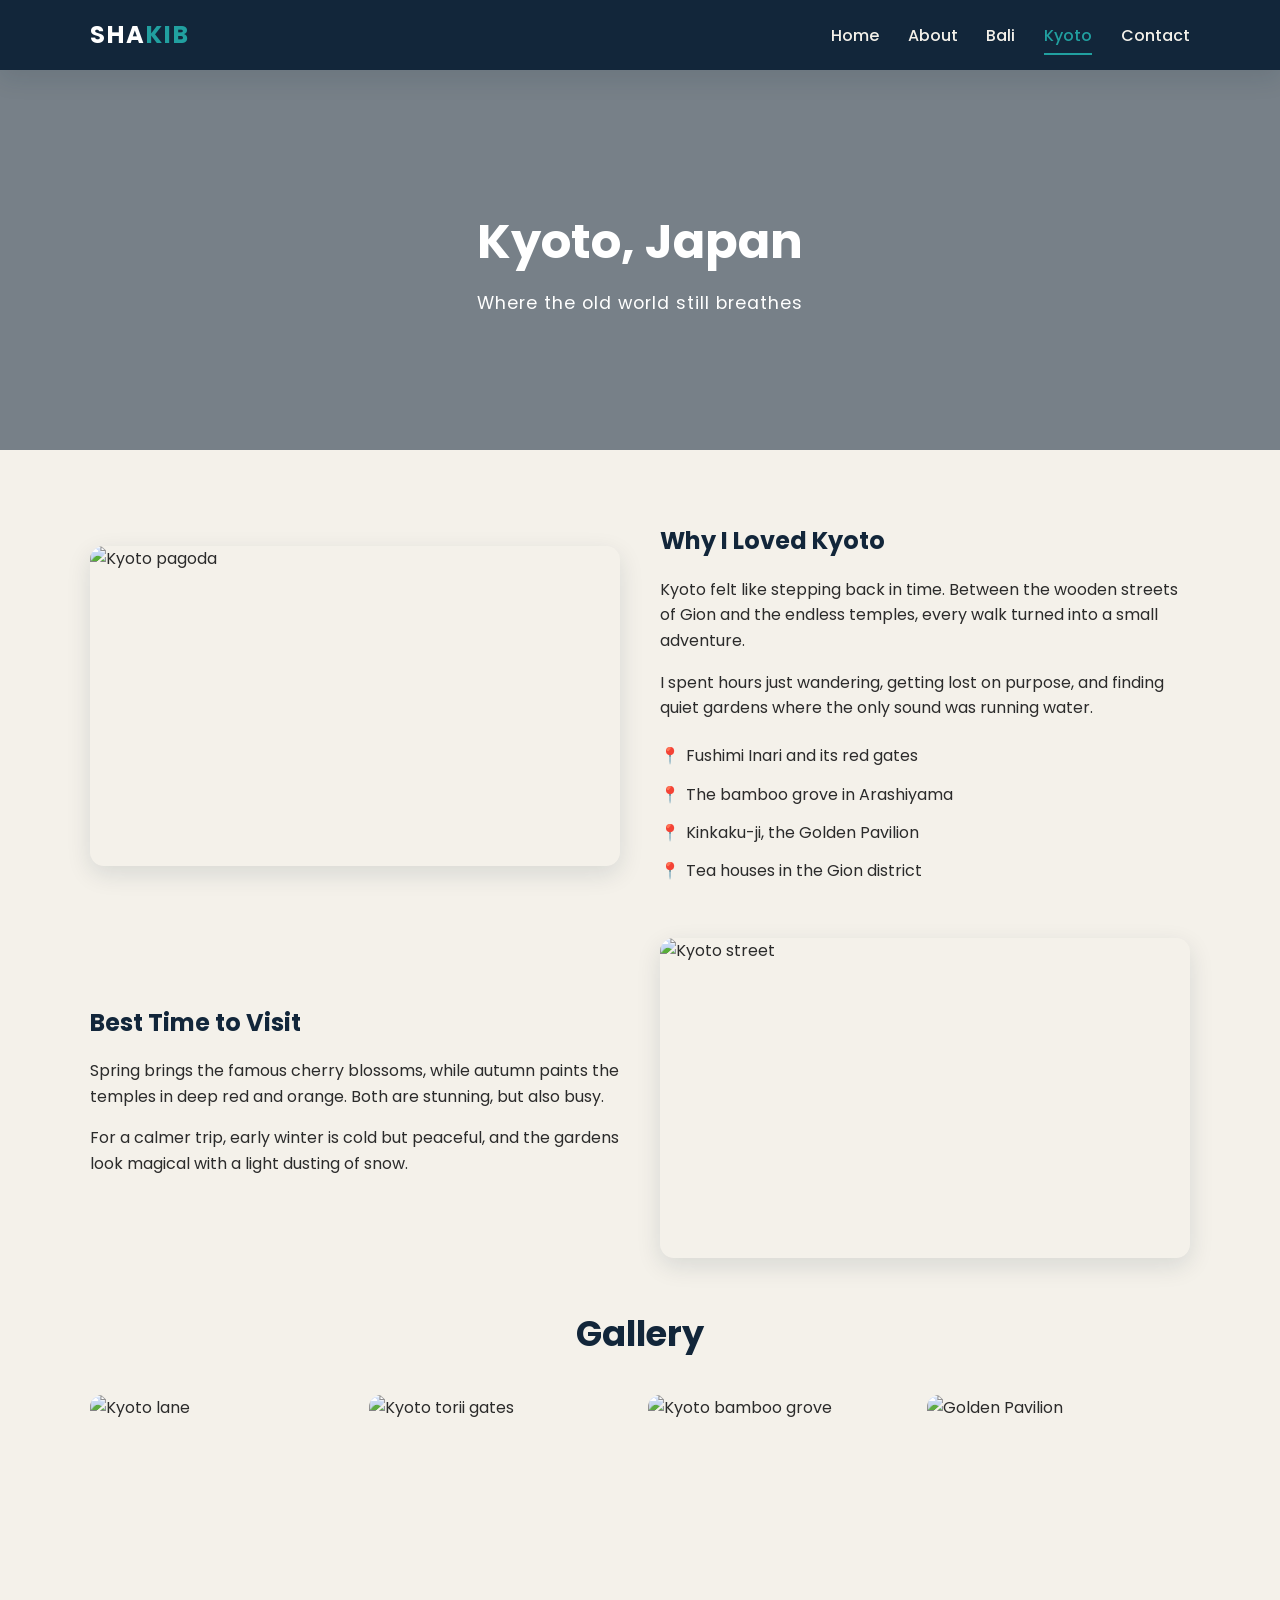
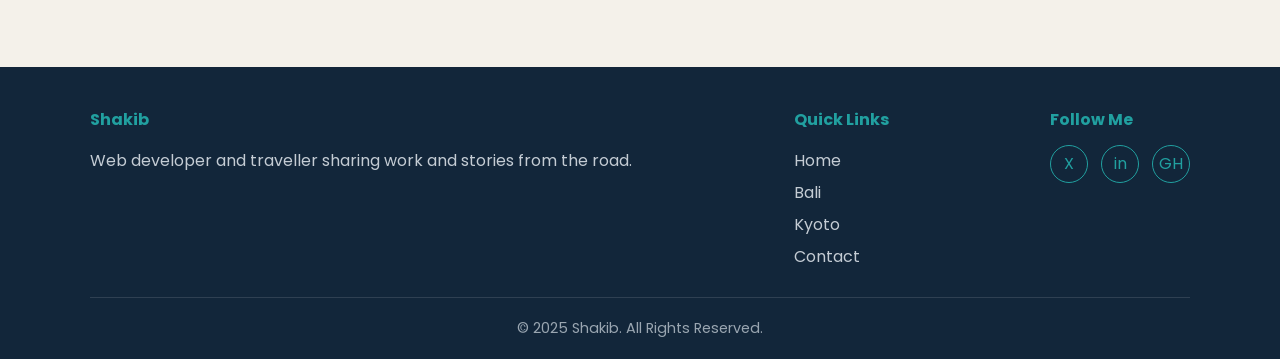
==== kyoto.html @ 4056385d "Initial portfolio: HTML + custom CSS before AI polish" ====
<!DOCTYPE html>
<html lang="en">

<head>
    <meta charset="UTF-8">
    <meta name="viewport" content="width=device-width, initial-scale=1.0">
    <title>Kyoto | Shakib's Travels</title>
    <link rel="stylesheet" href="style.css">
</head>

<body>
    <header class="header">
        <div class="container">
            <nav class="nav">
                <a href="index.html" class="logo">SHA<span>KIB</span></a>
                <button class="hamburger" id="hamburger">&#9776;</button>
                <ul class="nav-links" id="nav-links">
                    <li><a href="index.html">Home</a></li>
                    <li><a href="index.html#about">About</a></li>
                    <li><a href="bali.html">Bali</a></li>
                    <li><a href="kyoto.html" class="active">Kyoto</a></li>
                    <li><a href="index.html#contact">Contact</a></li>
                </ul>
            </nav>
        </div>
    </header>
    <section class="page-banner banner-kyoto">
        <div class="banner-content">
            <h1>Kyoto, Japan</h1>
            <p>Where the old world still breathes</p>
        </div>
    </section>
    <section class="section">
        <div class="container">

            <div class="travel-content">
                <div class="travel-content-img">
                    <img src="https://images.unsplash.com/photo-1545569341-9eb8b30979d9?auto=format&fit=crop&w=800&q=80"
                        alt="Kyoto pagoda">
                </div>
                <div>
                    <h2>Why I Loved Kyoto</h2>
                    <p>
                        Kyoto felt like stepping back in time. Between the wooden streets of
                        Gion and the endless temples, every walk turned into a small
                        adventure.
                    </p>
                    <p>
                        I spent hours just wandering, getting lost on purpose, and finding
                        quiet gardens where the only sound was running water.
                    </p>
                    <ul class="highlights">
                        <li>Fushimi Inari and its red gates</li>
                        <li>The bamboo grove in Arashiyama</li>
                        <li>Kinkaku-ji, the Golden Pavilion</li>
                        <li>Tea houses in the Gion district</li>
                    </ul>
                </div>
            </div>

            <div class="travel-content">
                <div class="travel-content-img">
                    <img src="https://images.unsplash.com/photo-1493976040374-85c8e12f0c0e?auto=format&fit=crop&w=800&q=80"
                        alt="Kyoto street">
                </div>
                <div>
                    <h2>Best Time to Visit</h2>
                    <p>
                        Spring brings the famous cherry blossoms, while autumn paints the
                        temples in deep red and orange. Both are stunning, but also busy.
                    </p>
                    <p>
                        For a calmer trip, early winter is cold but peaceful, and the
                        gardens look magical with a light dusting of snow.
                    </p>
                </div>
            </div>

            <h2 class="section-title">Gallery</h2>
            <div class="gallery">
                <img src="https://images.unsplash.com/photo-1493976040374-85c8e12f0c0e?auto=format&fit=crop&w=500&q=80" alt="Kyoto lane">
                <img src="https://images.unsplash.com/photo-1524413840807-0c3cb6fa808d?auto=format&fit=crop&w=500&q=80" alt="Kyoto torii gates">
                <img src="https://images.unsplash.com/photo-1528360983277-13d401cdc186?auto=format&fit=crop&w=500&q=80" alt="Kyoto bamboo grove">
                <img src="https://images.unsplash.com/photo-1580694458494-c07b9a4a8db7?auto=format&fit=crop&w=500&q=80" alt="Golden Pavilion">
            </div>

        </div>
    </section>
    <footer class="footer">
        <div class="container">
            <div class="footer-inner">
                <div class="footer-col">
                    <h4>Shakib</h4>
                    <p>Web developer and traveller sharing work and stories from the road.</p>
                </div>
                <div class="footer-col">
                    <h4>Quick Links</h4>
                    <a href="index.html">Home</a>
                    <a href="bali.html">Bali</a>
                    <a href="kyoto.html">Kyoto</a>
                    <a href="index.html#contact">Contact</a>
                </div>
                <div class="footer-col">
                    <h4>Follow Me</h4>
                    <div class="footer-social">
                        <a href="#" title="Twitter">X</a>
                        <a href="#" title="LinkedIn">in</a>
                        <a href="#" title="GitHub">GH</a>
                    </div>
                </div>
            </div>
            <div class="footer-bottom">
                <p>&copy; 2025 Shakib. All Rights Reserved.</p>
            </div>
        </div>
    </footer>

    <script>
        const hamburger = document.getElementById('hamburger');
        const navLinks = document.getElementById('nav-links');
        hamburger.addEventListener('click', () => {
            navLinks.classList.toggle('open');
        });
    </script>

</body>

</html>
---- style.css ----
@import url('https://fonts.googleapis.com/css2?family=Poppins:wght@300;400;500;600;700&display=swap');

:root {
    --navy: #12263a;
    --navy-light: #1c3a57;
    --teal: #21a0a0;
    --teal-dark: #17807f;
    --sand: #f4f1ea;
    --text-dark: #2b2b2b;
    --text-light: #f4f1ea;
    --muted: #7c8894;
    --white: #ffffff;
    --shadow: 0 8px 24px rgba(18, 38, 58, 0.12);
}

* {
    margin: 0;
    padding: 0;
    box-sizing: border-box;
}

html {
    scroll-behavior: smooth;
}

body {
    font-family: 'Poppins', Arial, sans-serif;
    color: var(--text-dark);
    background-color: var(--sand);
    line-height: 1.6;
}

a {
    text-decoration: none;
    color: inherit;
}

img {
    max-width: 100%;
    display: block;
}

.container {
    width: 90%;
    max-width: 1100px;
    margin: 0 auto;
}


.header {
    position: sticky;
    top: 0;
    z-index: 100;
    background-color: var(--navy);
    box-shadow: var(--shadow);
}

.nav {
    display: flex;
    justify-content: space-between;
    align-items: center;
    padding: 1rem 0;
}

.logo {
    font-size: 1.5rem;
    font-weight: 700;
    color: var(--white);
    letter-spacing: 2px;
}

.logo span {
    color: var(--teal);
}

.nav-links {
    display: flex;
    list-style: none;
    gap: 1.8rem;
    align-items: center;
}

.nav-links a {
    color: var(--text-light);
    font-weight: 500;
    padding: 0.3rem 0;
    position: relative;
    transition: color 0.3s ease;
}

.nav-links a::after {
    content: '';
    position: absolute;
    left: 0;
    bottom: -4px;
    width: 0;
    height: 2px;
    background-color: var(--teal);
    transition: width 0.3s ease;
}

.nav-links a:hover {
    color: var(--teal);
}

.nav-links a:hover::after {
    width: 100%;
}

.nav-links a.active {
    color: var(--teal);
}

.nav-links a.active::after {
    width: 100%;
}

.hamburger {
    display: none;
    font-size: 1.6rem;
    color: var(--white);
    background: none;
    border: none;
    cursor: pointer;
}

.hero {
    background: linear-gradient(rgba(18, 38, 58, 0.85), rgba(18, 38, 58, 0.85)),
        url('https://images.unsplash.com/photo-1507525428034-b723cf961d3e?auto=format&fit=crop&w=1400&q=80') center/cover;
    color: var(--text-light);
    padding: 6rem 0;
}

.hero-inner {
    display: flex;
    align-items: center;
    justify-content: space-between;
    gap: 3rem;
    flex-wrap: wrap;
}

.hero-text {
    flex: 1 1 340px;
}

.hero-text h4 {
    color: var(--teal);
    font-weight: 500;
    letter-spacing: 1px;
    margin-bottom: 0.5rem;
}

.hero-text h1 {
    font-size: 3rem;
    line-height: 1.2;
    margin-bottom: 1rem;
}

.hero-text p {
    max-width: 480px;
    margin-bottom: 1.8rem;
    color: #d7dee5;
}

.btn {
    display: inline-block;
    background-color: var(--teal);
    color: var(--white);
    padding: 0.75rem 1.8rem;
    border-radius: 30px;
    font-weight: 500;
    transition: background-color 0.3s ease, transform 0.3s ease;
}

.btn:hover {
    background-color: var(--teal-dark);
    transform: translateY(-3px);
}

.btn-outline {
    background: transparent;
    border: 2px solid var(--teal);
    color: var(--teal);
}

.btn-outline:hover {
    background-color: var(--teal);
    color: var(--white);
}

.hero-actions {
    display: flex;
    gap: 1rem;
    align-items: center;
    flex-wrap: wrap;
}

.socials {
    display: flex;
    gap: 0.8rem;
}

.socials a {
    width: 42px;
    height: 42px;
    display: flex;
    align-items: center;
    justify-content: center;
    border: 2px solid var(--teal);
    color: var(--teal);
    border-radius: 50%;
    font-weight: 600;
    transition: all 0.3s ease;
}

.socials a:hover {
    background-color: var(--teal);
    color: var(--white);
    transform: translateY(-3px);
}

.hero-img {
    flex: 0 0 300px;
    text-align: center;
}

.hero-img img {
    width: 300px;
    height: 340px;
    object-fit: cover;
    border-radius: 16px;
    border: 3px solid var(--teal);
    transform: rotate(3deg);
    transition: transform 0.4s ease;
}

.hero-img img:hover {
    transform: rotate(0);
}

.section {
    padding: 4.5rem 0;
}

.section-title {
    text-align: center;
    font-size: 2.2rem;
    color: var(--navy);
    margin-bottom: 0.5rem;
}

.section-subtitle {
    text-align: center;
    color: var(--muted);
    max-width: 600px;
    margin: 0 auto 2.5rem;
}

.about-grid {
    display: grid;
    grid-template-columns: repeat(auto-fit, minmax(280px, 1fr));
    gap: 2rem;
}

.card {
    background-color: var(--white);
    padding: 2rem;
    border-radius: 14px;
    box-shadow: var(--shadow);
    transition: transform 0.3s ease, box-shadow 0.3s ease;
}

.card:hover {
    transform: translateY(-6px);
    box-shadow: 0 14px 32px rgba(18, 38, 58, 0.18);
}

.card h3 {
    color: var(--teal-dark);
    margin-bottom: 1rem;
}

.card ul {
    list-style: none;
}

.card ul li {
    padding: 0.35rem 0;
    padding-left: 1.4rem;
    position: relative;
    color: var(--text-dark);
}

.card ul li::before {
    content: '\2713';
    position: absolute;
    left: 0;
    color: var(--teal);
    font-weight: 700;
}

.travel-grid {
    display: grid;
    grid-template-columns: repeat(auto-fit, minmax(280px, 1fr));
    gap: 2rem;
}

.travel-card {
    background-color: var(--white);
    border-radius: 14px;
    overflow: hidden;
    box-shadow: var(--shadow);
    transition: transform 0.3s ease;
}

.travel-card:hover {
    transform: translateY(-6px);
}

.travel-card img {
    height: 200px;
    width: 100%;
    object-fit: cover;
}

.travel-card-body {
    padding: 1.5rem;
}

.travel-card-body h3 {
    color: var(--navy);
    margin-bottom: 0.5rem;
}

.travel-card-body p {
    color: var(--muted);
    margin-bottom: 1rem;
}

.link-arrow {
    color: var(--teal-dark);
    font-weight: 600;
    transition: gap 0.3s ease;
}

.link-arrow:hover {
    color: var(--teal);
}

.page-banner {
    height: 380px;
    display: flex;
    align-items: center;
    justify-content: center;
    text-align: center;
    color: var(--white);
    position: relative;
}

.page-banner::after {
    content: '';
    position: absolute;
    inset: 0;
    background-color: rgba(18, 38, 58, 0.55);
}

.page-banner .banner-content {
    position: relative;
    z-index: 1;
}

.page-banner h1 {
    font-size: 3rem;
    margin-bottom: 0.5rem;
}

.page-banner p {
    font-size: 1.1rem;
    letter-spacing: 1px;
}

.banner-bali {
    background: url('https://images.unsplash.com/photo-1537996194471-e657df975ab4?auto=format&fit=crop&w=1400&q=80') center/cover;
}

.banner-kyoto {
    background: url('https://images.unsplash.com/photo-1493976040374-85c8e12f0c0e?auto=format&fit=crop&w=1400&q=80') center/cover;
}

.travel-content {
    display: grid;
    grid-template-columns: 1fr 1fr;
    gap: 2.5rem;
    align-items: center;
    margin-bottom: 3rem;
}

.travel-content:nth-child(even) .travel-content-img {
    order: 2;
}

.travel-content img {
    border-radius: 14px;
    box-shadow: var(--shadow);
    height: 320px;
    width: 100%;
    object-fit: cover;
}

.travel-content h2 {
    color: var(--navy);
    margin-bottom: 1rem;
}

.travel-content p {
    color: var(--text-dark);
    margin-bottom: 1rem;
}

.highlights {
    list-style: none;
}

.highlights li {
    padding: 0.4rem 0;
    padding-left: 1.6rem;
    position: relative;
}

.highlights li::before {
    content: '\1F4CD';
    position: absolute;
    left: 0;
}


.gallery {
    display: grid;
    grid-template-columns: repeat(auto-fit, minmax(220px, 1fr));
    gap: 1rem;
    margin-top: 2rem;
}

.gallery img {
    height: 200px;
    width: 100%;
    object-fit: cover;
    border-radius: 12px;
    transition: transform 0.3s ease, filter 0.3s ease;
    filter: saturate(0.9);
}

.gallery img:hover {
    transform: scale(1.04);
    filter: saturate(1.2);
}

.contact-info {
    display: grid;
    grid-template-columns: repeat(auto-fit, minmax(220px, 1fr));
    gap: 1.5rem;
    text-align: center;
}

.contact-info .card h3 {
    color: var(--navy);
}

.footer {
    background-color: var(--navy);
    color: var(--text-light);
    padding: 2.5rem 0 1.2rem;
}

.footer-inner {
    display: flex;
    justify-content: space-between;
    flex-wrap: wrap;
    gap: 2rem;
    margin-bottom: 1.5rem;
}

.footer-col h4 {
    color: var(--teal);
    margin-bottom: 0.8rem;
}

.footer-col p,
.footer-col a {
    color: #c4ccd4;
    display: block;
    padding: 0.2rem 0;
    transition: color 0.3s ease;
}

.footer-col a:hover {
    color: var(--teal);
}

.footer-social {
    display: flex;
    gap: 0.8rem;
    margin-top: 0.5rem;
}

.footer-social a {
    width: 38px;
    height: 38px;
    display: flex;
    align-items: center;
    justify-content: center;
    border: 1px solid var(--teal);
    border-radius: 50%;
    color: var(--teal);
    transition: all 0.3s ease;
}

.footer-social a:hover {
    background-color: var(--teal);
    color: var(--white);
}

.footer-bottom {
    text-align: center;
    border-top: 1px solid rgba(255, 255, 255, 0.12);
    padding-top: 1.2rem;
    color: #9aa6b1;
    font-size: 0.9rem;
}

@media (max-width: 820px) {
    .hero-text h1 {
        font-size: 2.3rem;
    }

    .travel-content {
        grid-template-columns: 1fr;
    }

    .travel-content:nth-child(even) .travel-content-img {
        order: 0;
    }
}

@media (max-width: 640px) {
    .hamburger {
        display: block;
    }

    .nav-links {
        position: absolute;
        top: 100%;
        left: 0;
        width: 100%;
        background-color: var(--navy-light);
        flex-direction: column;
        gap: 0;
        max-height: 0;
        overflow: hidden;
        transition: max-height 0.35s ease;
    }

    .nav-links.open {
        max-height: 320px;
    }

    .nav-links li {
        width: 100%;
        text-align: center;
        border-top: 1px solid rgba(255, 255, 255, 0.08);
    }

    .nav-links a {
        display: block;
        padding: 0.9rem 0;
    }

    .hero {
        padding: 4rem 0;
    }

    .hero-inner {
        flex-direction: column-reverse;
        text-align: center;
    }

    .hero-actions {
        justify-content: center;
    }

    .footer-inner {
        flex-direction: column;
    }
}
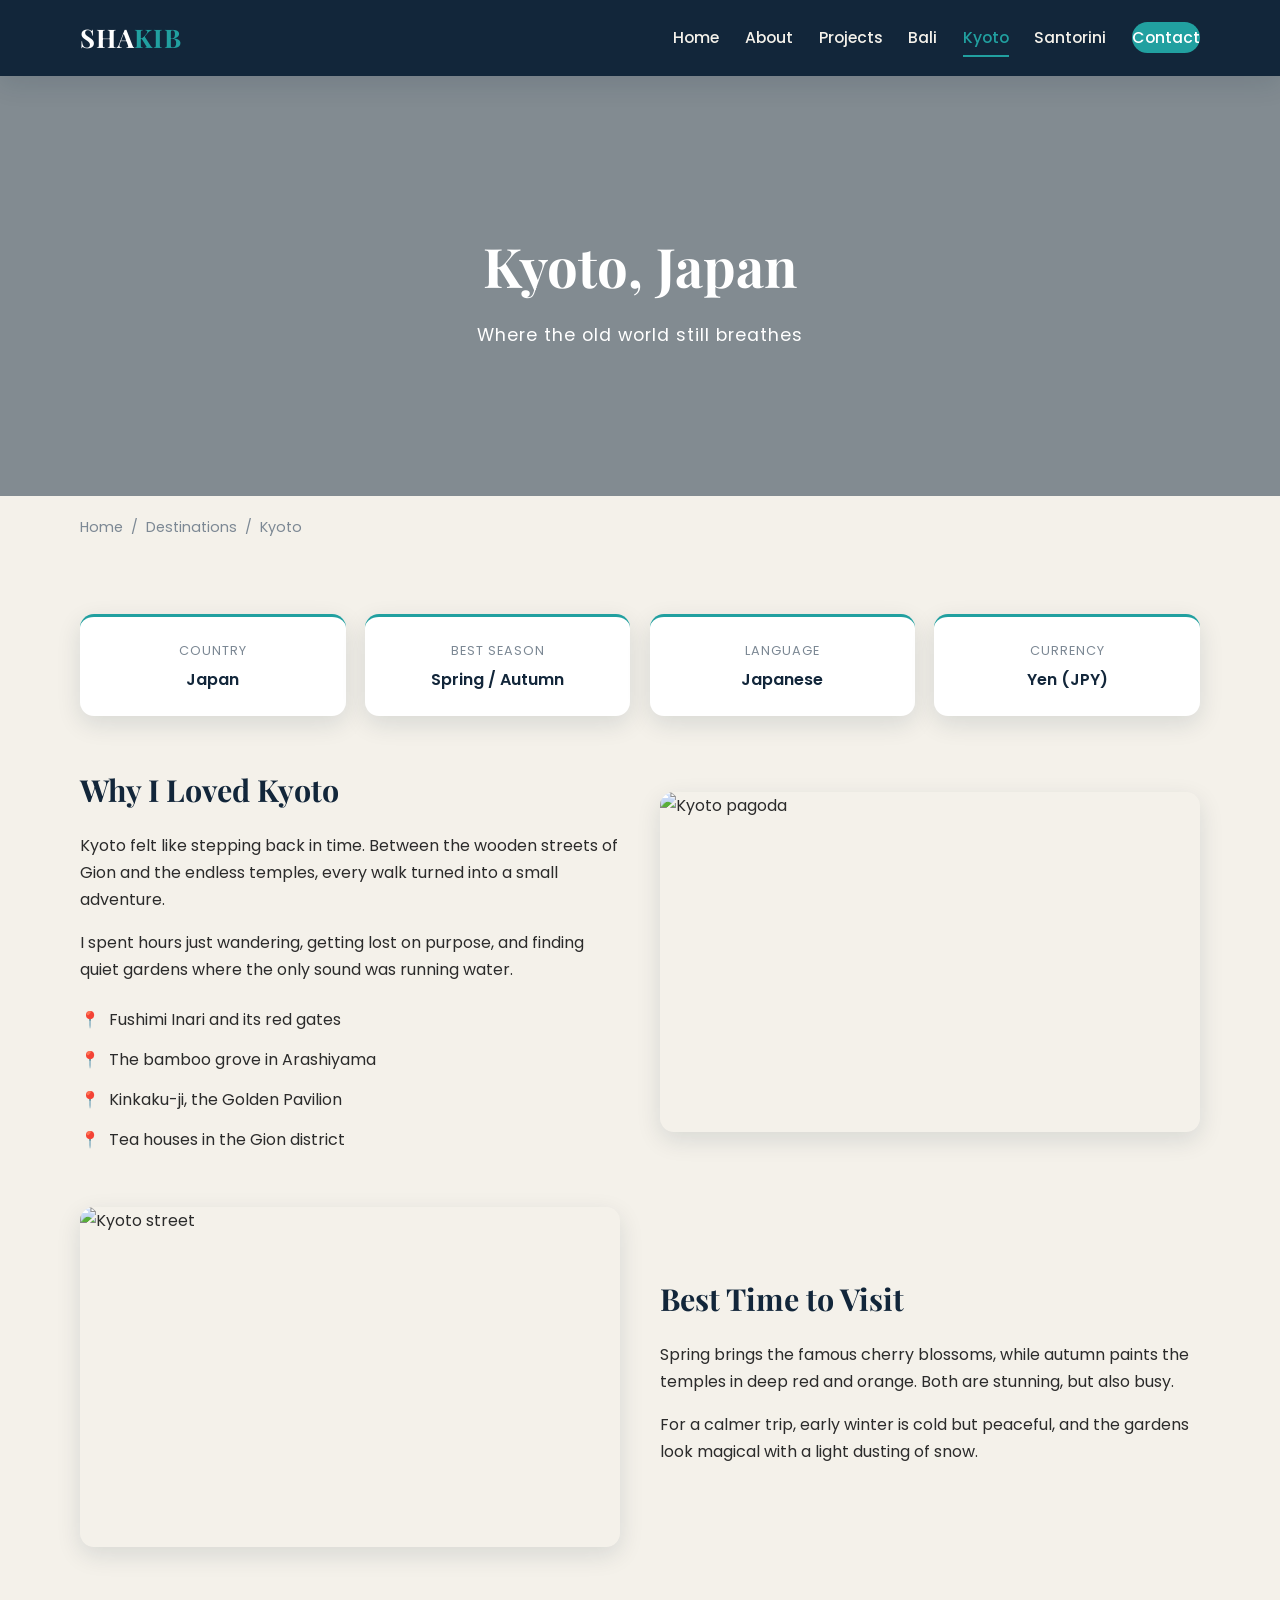
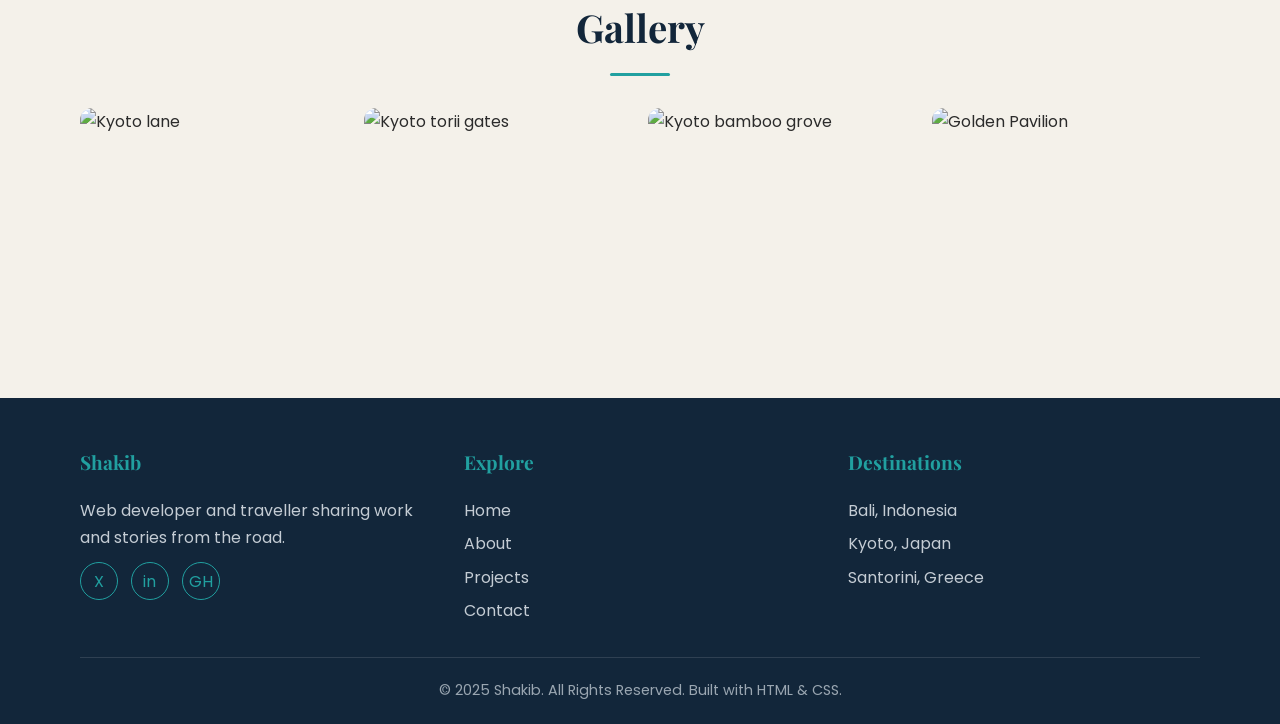
==== commit 62f25702: "Polish portfolio with AI: add Projects section, Santorini page, scroll    animations, contact form, " ====
--- a/kyoto.html
+++ b/kyoto.html
@@ -4,36 +4,69 @@
 <head>
     <meta charset="UTF-8">
     <meta name="viewport" content="width=device-width, initial-scale=1.0">
+    <meta name="description" content="Travel story: my trip to Kyoto, Japan — temples, gardens and cherry blossoms.">
     <title>Kyoto | Shakib's Travels</title>
     <link rel="stylesheet" href="style.css">
 </head>
 
 <body>
+
+    <!-- Header / Navbar -->
     <header class="header">
         <div class="container">
             <nav class="nav">
                 <a href="index.html" class="logo">SHA<span>KIB</span></a>
-                <button class="hamburger" id="hamburger">&#9776;</button>
+                <button class="hamburger" id="hamburger" aria-label="Toggle menu">&#9776;</button>
                 <ul class="nav-links" id="nav-links">
                     <li><a href="index.html">Home</a></li>
                     <li><a href="index.html#about">About</a></li>
+                    <li><a href="index.html#projects">Projects</a></li>
                     <li><a href="bali.html">Bali</a></li>
                     <li><a href="kyoto.html" class="active">Kyoto</a></li>
-                    <li><a href="index.html#contact">Contact</a></li>
+                    <li><a href="santorini.html">Santorini</a></li>
+                    <li><a href="index.html#contact" class="nav-cta">Contact</a></li>
                 </ul>
             </nav>
         </div>
     </header>
+
+    <!-- Banner -->
     <section class="page-banner banner-kyoto">
         <div class="banner-content">
             <h1>Kyoto, Japan</h1>
             <p>Where the old world still breathes</p>
         </div>
     </section>
-    <section class="section">
+
+    <div class="container">
+        <p class="breadcrumb"><a href="index.html">Home</a> &nbsp;/&nbsp; <a href="index.html#destinations">Destinations</a> &nbsp;/&nbsp; Kyoto</p>
+    </div>
+
+    <!-- Content -->
+    <section class="section" style="padding-top:1rem;">
         <div class="container">
 
-            <div class="travel-content">
+            <!-- quick facts -->
+            <div class="facts reveal">
+                <div class="fact">
+                    <span class="fact-label">Country</span>
+                    <span class="fact-value">Japan</span>
+                </div>
+                <div class="fact">
+                    <span class="fact-label">Best Season</span>
+                    <span class="fact-value">Spring / Autumn</span>
+                </div>
+                <div class="fact">
+                    <span class="fact-label">Language</span>
+                    <span class="fact-value">Japanese</span>
+                </div>
+                <div class="fact">
+                    <span class="fact-label">Currency</span>
+                    <span class="fact-value">Yen (JPY)</span>
+                </div>
+            </div>
+
+            <div class="travel-content reveal">
                 <div class="travel-content-img">
                     <img src="https://images.unsplash.com/photo-1545569341-9eb8b30979d9?auto=format&fit=crop&w=800&q=80"
                         alt="Kyoto pagoda">
@@ -58,7 +91,7 @@
                 </div>
             </div>
 
-            <div class="travel-content">
+            <div class="travel-content reveal">
                 <div class="travel-content-img">
                     <img src="https://images.unsplash.com/photo-1493976040374-85c8e12f0c0e?auto=format&fit=crop&w=800&q=80"
                         alt="Kyoto street">
@@ -77,7 +110,7 @@
             </div>
 
             <h2 class="section-title">Gallery</h2>
-            <div class="gallery">
+            <div class="gallery reveal">
                 <img src="https://images.unsplash.com/photo-1493976040374-85c8e12f0c0e?auto=format&fit=crop&w=500&q=80" alt="Kyoto lane">
                 <img src="https://images.unsplash.com/photo-1524413840807-0c3cb6fa808d?auto=format&fit=crop&w=500&q=80" alt="Kyoto torii gates">
                 <img src="https://images.unsplash.com/photo-1528360983277-13d401cdc186?auto=format&fit=crop&w=500&q=80" alt="Kyoto bamboo grove">
@@ -86,42 +119,43 @@
 
         </div>
     </section>
+
+    <!-- Footer -->
     <footer class="footer">
         <div class="container">
             <div class="footer-inner">
                 <div class="footer-col">
                     <h4>Shakib</h4>
                     <p>Web developer and traveller sharing work and stories from the road.</p>
-                </div>
-                <div class="footer-col">
-                    <h4>Quick Links</h4>
-                    <a href="index.html">Home</a>
-                    <a href="bali.html">Bali</a>
-                    <a href="kyoto.html">Kyoto</a>
-                    <a href="index.html#contact">Contact</a>
-                </div>
-                <div class="footer-col">
-                    <h4>Follow Me</h4>
                     <div class="footer-social">
                         <a href="#" title="Twitter">X</a>
                         <a href="#" title="LinkedIn">in</a>
                         <a href="#" title="GitHub">GH</a>
                     </div>
                 </div>
+                <div class="footer-col">
+                    <h4>Explore</h4>
+                    <a href="index.html">Home</a>
+                    <a href="index.html#about">About</a>
+                    <a href="index.html#projects">Projects</a>
+                    <a href="index.html#contact">Contact</a>
+                </div>
+                <div class="footer-col">
+                    <h4>Destinations</h4>
+                    <a href="bali.html">Bali, Indonesia</a>
+                    <a href="kyoto.html">Kyoto, Japan</a>
+                    <a href="santorini.html">Santorini, Greece</a>
+                </div>
             </div>
             <div class="footer-bottom">
-                <p>&copy; 2025 Shakib. All Rights Reserved.</p>
+                <p>&copy; 2025 Shakib. All Rights Reserved. Built with HTML &amp; CSS.</p>
             </div>
         </div>
     </footer>
 
-    <script>
-        const hamburger = document.getElementById('hamburger');
-        const navLinks = document.getElementById('nav-links');
-        hamburger.addEventListener('click', () => {
-            navLinks.classList.toggle('open');
-        });
-    </script>
+    <button class="back-to-top" id="back-to-top" aria-label="Back to top">&#8593;</button>
+
+    <script src="script.js"></script>
 
 </body>
 
--- a/style.css
+++ b/style.css
@@ -1,17 +1,26 @@
-
-@import url('https://fonts.googleapis.com/css2?family=Poppins:wght@300;400;500;600;700&display=swap');
+/* ============================================================
+   Shakib — Portfolio stylesheet
+   Palette: deep navy + teal accent on a warm sand background
+   ============================================================ */
+
+@import url('https://fonts.googleapis.com/css2?family=Playfair+Display:wght@500;600;700&family=Poppins:wght@300;400;500;600;700&display=swap');
 
 :root {
     --navy: #12263a;
     --navy-light: #1c3a57;
     --teal: #21a0a0;
     --teal-dark: #17807f;
+    --gold: #e0a458;
     --sand: #f4f1ea;
+    --sand-dark: #eae5da;
     --text-dark: #2b2b2b;
     --text-light: #f4f1ea;
     --muted: #7c8894;
     --white: #ffffff;
     --shadow: 0 8px 24px rgba(18, 38, 58, 0.12);
+    --shadow-lg: 0 16px 40px rgba(18, 38, 58, 0.20);
+    --radius: 14px;
+    --ease: 0.35s cubic-bezier(0.25, 0.8, 0.25, 1);
 }
 
 * {
@@ -28,7 +37,12 @@
     font-family: 'Poppins', Arial, sans-serif;
     color: var(--text-dark);
     background-color: var(--sand);
-    line-height: 1.6;
+    line-height: 1.7;
+    overflow-x: hidden;
+}
+
+h1, h2, h3, h4, .logo {
+    font-family: 'Playfair Display', Georgia, serif;
 }
 
 a {
@@ -43,11 +57,23 @@
 
 .container {
     width: 90%;
-    max-width: 1100px;
+    max-width: 1120px;
     margin: 0 auto;
 }
 
-
+/* ===== Scroll reveal ===== */
+.reveal {
+    opacity: 0;
+    transform: translateY(30px);
+    transition: opacity 0.7s ease, transform 0.7s ease;
+}
+
+.reveal.visible {
+    opacity: 1;
+    transform: translateY(0);
+}
+
+/* ===== Header / Navbar ===== */
 .header {
     position: sticky;
     top: 0;
@@ -64,10 +90,10 @@
 }
 
 .logo {
-    font-size: 1.5rem;
+    font-size: 1.6rem;
     font-weight: 700;
     color: var(--white);
-    letter-spacing: 2px;
+    letter-spacing: 1px;
 }
 
 .logo span {
@@ -77,13 +103,15 @@
 .nav-links {
     display: flex;
     list-style: none;
-    gap: 1.8rem;
+    gap: 1.6rem;
     align-items: center;
 }
 
 .nav-links a {
+    font-family: 'Poppins', sans-serif;
     color: var(--text-light);
     font-weight: 500;
+    font-size: 0.98rem;
     padding: 0.3rem 0;
     position: relative;
     transition: color 0.3s ease;
@@ -116,6 +144,24 @@
     width: 100%;
 }
 
+.nav-cta {
+    background-color: var(--teal);
+    color: var(--white) !important;
+    padding: 0.5rem 1.2rem;
+    border-radius: 30px;
+    transition: background-color 0.3s ease, transform 0.3s ease;
+}
+
+.nav-cta::after {
+    display: none;
+}
+
+.nav-cta:hover {
+    background-color: var(--teal-dark);
+    transform: translateY(-2px);
+    color: var(--white) !important;
+}
+
 .hamburger {
     display: none;
     font-size: 1.6rem;
@@ -125,11 +171,12 @@
     cursor: pointer;
 }
 
+/* ===== Hero ===== */
 .hero {
-    background: linear-gradient(rgba(18, 38, 58, 0.85), rgba(18, 38, 58, 0.85)),
-        url('https://images.unsplash.com/photo-1507525428034-b723cf961d3e?auto=format&fit=crop&w=1400&q=80') center/cover;
+    background: linear-gradient(rgba(18, 38, 58, 0.86), rgba(18, 38, 58, 0.9)),
+        url('https://images.unsplash.com/photo-1507525428034-b723cf961d3e?auto=format&fit=crop&w=1400&q=80') center/cover fixed;
     color: var(--text-light);
-    padding: 6rem 0;
+    padding: 6.5rem 0;
 }
 
 .hero-inner {
@@ -145,16 +192,23 @@
 }
 
 .hero-text h4 {
+    font-family: 'Poppins', sans-serif;
     color: var(--teal);
     font-weight: 500;
-    letter-spacing: 1px;
-    margin-bottom: 0.5rem;
+    letter-spacing: 2px;
+    text-transform: uppercase;
+    font-size: 0.9rem;
+    margin-bottom: 0.6rem;
 }
 
 .hero-text h1 {
-    font-size: 3rem;
-    line-height: 1.2;
-    margin-bottom: 1rem;
+    font-size: 3.2rem;
+    line-height: 1.15;
+    margin-bottom: 1.1rem;
+}
+
+.hero-text .accent {
+    color: var(--teal);
 }
 
 .hero-text p {
@@ -167,15 +221,19 @@
     display: inline-block;
     background-color: var(--teal);
     color: var(--white);
-    padding: 0.75rem 1.8rem;
+    padding: 0.8rem 1.9rem;
     border-radius: 30px;
     font-weight: 500;
-    transition: background-color 0.3s ease, transform 0.3s ease;
+    font-family: 'Poppins', sans-serif;
+    cursor: pointer;
+    border: none;
+    transition: background-color 0.3s ease, transform 0.3s ease, box-shadow 0.3s ease;
 }
 
 .btn:hover {
     background-color: var(--teal-dark);
     transform: translateY(-3px);
+    box-shadow: 0 10px 20px rgba(33, 160, 160, 0.3);
 }
 
 .btn-outline {
@@ -194,6 +252,7 @@
     gap: 1rem;
     align-items: center;
     flex-wrap: wrap;
+    margin-bottom: 2.2rem;
 }
 
 .socials {
@@ -211,6 +270,7 @@
     color: var(--teal);
     border-radius: 50%;
     font-weight: 600;
+    font-family: 'Poppins', sans-serif;
     transition: all 0.3s ease;
 }
 
@@ -220,6 +280,26 @@
     transform: translateY(-3px);
 }
 
+/* hero stat row */
+.hero-stats {
+    display: flex;
+    gap: 2.5rem;
+    flex-wrap: wrap;
+}
+
+.hero-stats .num {
+    font-family: 'Playfair Display', serif;
+    font-size: 1.9rem;
+    font-weight: 700;
+    color: var(--teal);
+    display: block;
+}
+
+.hero-stats .label {
+    font-size: 0.85rem;
+    color: #c4ccd4;
+}
+
 .hero-img {
     flex: 0 0 300px;
     text-align: center;
@@ -227,7 +307,7 @@
 
 .hero-img img {
     width: 300px;
-    height: 340px;
+    height: 360px;
     object-fit: cover;
     border-radius: 16px;
     border: 3px solid var(--teal);
@@ -239,24 +319,40 @@
     transform: rotate(0);
 }
 
+/* ===== Section base ===== */
 .section {
-    padding: 4.5rem 0;
+    padding: 5rem 0;
+}
+
+.section.alt {
+    background-color: var(--sand-dark);
 }
 
 .section-title {
     text-align: center;
-    font-size: 2.2rem;
+    font-size: 2.4rem;
     color: var(--navy);
-    margin-bottom: 0.5rem;
+    margin-bottom: 0.6rem;
+}
+
+.section-title::after {
+    content: '';
+    display: block;
+    width: 60px;
+    height: 3px;
+    background-color: var(--teal);
+    margin: 0.8rem auto 0;
+    border-radius: 2px;
 }
 
 .section-subtitle {
     text-align: center;
     color: var(--muted);
-    max-width: 600px;
-    margin: 0 auto 2.5rem;
-}
-
+    max-width: 620px;
+    margin: 0 auto 2.8rem;
+}
+
+/* ===== About ===== */
 .about-grid {
     display: grid;
     grid-template-columns: repeat(auto-fit, minmax(280px, 1fr));
@@ -266,14 +362,14 @@
 .card {
     background-color: var(--white);
     padding: 2rem;
-    border-radius: 14px;
+    border-radius: var(--radius);
     box-shadow: var(--shadow);
-    transition: transform 0.3s ease, box-shadow 0.3s ease;
+    transition: transform var(--ease), box-shadow var(--ease);
 }
 
 .card:hover {
     transform: translateY(-6px);
-    box-shadow: 0 14px 32px rgba(18, 38, 58, 0.18);
+    box-shadow: var(--shadow-lg);
 }
 
 .card h3 {
@@ -287,7 +383,7 @@
 
 .card ul li {
     padding: 0.35rem 0;
-    padding-left: 1.4rem;
+    padding-left: 1.5rem;
     position: relative;
     color: var(--text-dark);
 }
@@ -300,6 +396,74 @@
     font-weight: 700;
 }
 
+/* ===== Projects ===== */
+.projects-grid {
+    display: grid;
+    grid-template-columns: repeat(auto-fit, minmax(300px, 1fr));
+    gap: 2rem;
+}
+
+.project-card {
+    position: relative;
+    border-radius: var(--radius);
+    overflow: hidden;
+    box-shadow: var(--shadow);
+    height: 260px;
+}
+
+.project-card img {
+    width: 100%;
+    height: 100%;
+    object-fit: cover;
+    transition: transform 0.5s ease;
+}
+
+.project-card:hover img {
+    transform: scale(1.08);
+}
+
+.project-overlay {
+    position: absolute;
+    inset: 0;
+    background: linear-gradient(to top, rgba(18, 38, 58, 0.92) 0%, rgba(18, 38, 58, 0.2) 60%, transparent 100%);
+    display: flex;
+    flex-direction: column;
+    justify-content: flex-end;
+    padding: 1.5rem;
+    color: var(--white);
+    opacity: 0;
+    transition: opacity 0.4s ease;
+}
+
+.project-card:hover .project-overlay {
+    opacity: 1;
+}
+
+.project-overlay h3 {
+    margin-bottom: 0.3rem;
+}
+
+.project-overlay p {
+    font-size: 0.9rem;
+    color: #d7dee5;
+    margin-bottom: 0.6rem;
+}
+
+.tags {
+    display: flex;
+    gap: 0.5rem;
+    flex-wrap: wrap;
+}
+
+.tag {
+    font-family: 'Poppins', sans-serif;
+    font-size: 0.72rem;
+    background-color: rgba(33, 160, 160, 0.85);
+    padding: 0.2rem 0.7rem;
+    border-radius: 20px;
+}
+
+/* ===== Travel teaser cards ===== */
 .travel-grid {
     display: grid;
     grid-template-columns: repeat(auto-fit, minmax(280px, 1fr));
@@ -308,20 +472,31 @@
 
 .travel-card {
     background-color: var(--white);
-    border-radius: 14px;
+    border-radius: var(--radius);
     overflow: hidden;
     box-shadow: var(--shadow);
-    transition: transform 0.3s ease;
+    transition: transform var(--ease), box-shadow var(--ease);
 }
 
 .travel-card:hover {
     transform: translateY(-6px);
-}
-
-.travel-card img {
+    box-shadow: var(--shadow-lg);
+}
+
+.travel-card .thumb {
+    overflow: hidden;
     height: 200px;
+}
+
+.travel-card .thumb img {
+    height: 100%;
     width: 100%;
     object-fit: cover;
+    transition: transform 0.5s ease;
+}
+
+.travel-card:hover .thumb img {
+    transform: scale(1.08);
 }
 
 .travel-card-body {
@@ -341,15 +516,17 @@
 .link-arrow {
     color: var(--teal-dark);
     font-weight: 600;
-    transition: gap 0.3s ease;
+    font-family: 'Poppins', sans-serif;
+    transition: color 0.3s ease;
 }
 
 .link-arrow:hover {
     color: var(--teal);
 }
 
+/* ===== Travel page banner ===== */
 .page-banner {
-    height: 380px;
+    height: 420px;
     display: flex;
     align-items: center;
     justify-content: center;
@@ -362,7 +539,7 @@
     content: '';
     position: absolute;
     inset: 0;
-    background-color: rgba(18, 38, 58, 0.55);
+    background-color: rgba(18, 38, 58, 0.5);
 }
 
 .page-banner .banner-content {
@@ -371,11 +548,12 @@
 }
 
 .page-banner h1 {
-    font-size: 3rem;
+    font-size: 3.4rem;
     margin-bottom: 0.5rem;
 }
 
 .page-banner p {
+    font-family: 'Poppins', sans-serif;
     font-size: 1.1rem;
     letter-spacing: 1px;
 }
@@ -388,6 +566,23 @@
     background: url('https://images.unsplash.com/photo-1493976040374-85c8e12f0c0e?auto=format&fit=crop&w=1400&q=80') center/cover;
 }
 
+.banner-santorini {
+    background: url('https://images.unsplash.com/photo-1570077188670-e3a8d69ac5ff?auto=format&fit=crop&w=1400&q=80') center/cover;
+}
+
+/* breadcrumb */
+.breadcrumb {
+    font-family: 'Poppins', sans-serif;
+    font-size: 0.9rem;
+    color: var(--muted);
+    padding: 1.2rem 0;
+}
+
+.breadcrumb a:hover {
+    color: var(--teal);
+}
+
+/* ===== Travel content ===== */
 .travel-content {
     display: grid;
     grid-template-columns: 1fr 1fr;
@@ -401,15 +596,16 @@
 }
 
 .travel-content img {
-    border-radius: 14px;
+    border-radius: var(--radius);
     box-shadow: var(--shadow);
-    height: 320px;
+    height: 340px;
     width: 100%;
     object-fit: cover;
 }
 
 .travel-content h2 {
     color: var(--navy);
+    font-size: 1.9rem;
     margin-bottom: 1rem;
 }
 
@@ -424,7 +620,7 @@
 
 .highlights li {
     padding: 0.4rem 0;
-    padding-left: 1.6rem;
+    padding-left: 1.8rem;
     position: relative;
 }
 
@@ -434,7 +630,39 @@
     left: 0;
 }
 
-
+/* quick facts strip */
+.facts {
+    display: grid;
+    grid-template-columns: repeat(auto-fit, minmax(160px, 1fr));
+    gap: 1.2rem;
+    margin: 2.5rem 0 3rem;
+}
+
+.fact {
+    background-color: var(--white);
+    border-radius: var(--radius);
+    padding: 1.4rem 1rem;
+    text-align: center;
+    box-shadow: var(--shadow);
+    border-top: 3px solid var(--teal);
+}
+
+.fact .fact-label {
+    font-family: 'Poppins', sans-serif;
+    font-size: 0.8rem;
+    text-transform: uppercase;
+    letter-spacing: 1px;
+    color: var(--muted);
+    display: block;
+    margin-bottom: 0.3rem;
+}
+
+.fact .fact-value {
+    font-weight: 600;
+    color: var(--navy);
+}
+
+/* gallery */
 .gallery {
     display: grid;
     grid-template-columns: repeat(auto-fit, minmax(220px, 1fr));
@@ -443,11 +671,11 @@
 }
 
 .gallery img {
-    height: 200px;
+    height: 210px;
     width: 100%;
     object-fit: cover;
     border-radius: 12px;
-    transition: transform 0.3s ease, filter 0.3s ease;
+    transition: transform 0.4s ease, filter 0.4s ease;
     filter: saturate(0.9);
 }
 
@@ -456,21 +684,106 @@
     filter: saturate(1.2);
 }
 
-.contact-info {
+/* ===== Contact ===== */
+.contact-wrap {
     display: grid;
-    grid-template-columns: repeat(auto-fit, minmax(220px, 1fr));
-    gap: 1.5rem;
+    grid-template-columns: 1fr 1.2fr;
+    gap: 2.5rem;
+    align-items: start;
+}
+
+.contact-info-list {
+    list-style: none;
+}
+
+.contact-info-list li {
+    display: flex;
+    align-items: center;
+    gap: 1rem;
+    margin-bottom: 1.4rem;
+}
+
+.contact-info-list .icon {
+    flex: 0 0 46px;
+    height: 46px;
+    background-color: var(--navy);
+    color: var(--teal);
+    border-radius: 50%;
+    display: flex;
+    align-items: center;
+    justify-content: center;
+    font-size: 1.1rem;
+}
+
+.contact-info-list .info-label {
+    font-family: 'Poppins', sans-serif;
+    font-size: 0.8rem;
+    text-transform: uppercase;
+    letter-spacing: 1px;
+    color: var(--muted);
+}
+
+.contact-info-list .info-value {
+    font-weight: 500;
+    color: var(--navy);
+}
+
+.contact-form {
+    background-color: var(--white);
+    padding: 2rem;
+    border-radius: var(--radius);
+    box-shadow: var(--shadow);
+}
+
+.form-group {
+    margin-bottom: 1.1rem;
+}
+
+.contact-form input,
+.contact-form textarea {
+    width: 100%;
+    font-family: 'Poppins', sans-serif;
+    padding: 0.85rem 1rem;
+    border: 1px solid #d8d2c6;
+    border-radius: 8px;
+    background-color: var(--sand);
+    font-size: 0.95rem;
+    transition: border-color 0.3s ease, box-shadow 0.3s ease;
+}
+
+.contact-form input:focus,
+.contact-form textarea:focus {
+    outline: none;
+    border-color: var(--teal);
+    box-shadow: 0 0 0 3px rgba(33, 160, 160, 0.15);
+}
+
+.contact-form textarea {
+    resize: vertical;
+    min-height: 130px;
+}
+
+.contact-form .btn {
+    width: 100%;
+}
+
+.form-note {
+    margin-top: 1rem;
+    font-size: 0.9rem;
+    color: var(--teal-dark);
     text-align: center;
-}
-
-.contact-info .card h3 {
-    color: var(--navy);
-}
-
+    display: none;
+}
+
+.form-note.show {
+    display: block;
+}
+
+/* ===== Footer ===== */
 .footer {
     background-color: var(--navy);
     color: var(--text-light);
-    padding: 2.5rem 0 1.2rem;
+    padding: 3rem 0 1.3rem;
 }
 
 .footer-inner {
@@ -478,16 +791,22 @@
     justify-content: space-between;
     flex-wrap: wrap;
     gap: 2rem;
-    margin-bottom: 1.5rem;
+    margin-bottom: 1.8rem;
+}
+
+.footer-col {
+    flex: 1 1 220px;
 }
 
 .footer-col h4 {
     color: var(--teal);
-    margin-bottom: 0.8rem;
+    margin-bottom: 0.9rem;
+    font-size: 1.2rem;
 }
 
 .footer-col p,
 .footer-col a {
+    font-family: 'Poppins', sans-serif;
     color: #c4ccd4;
     display: block;
     padding: 0.2rem 0;
@@ -496,6 +815,7 @@
 
 .footer-col a:hover {
     color: var(--teal);
+    padding-left: 4px;
 }
 
 .footer-social {
@@ -519,19 +839,64 @@
 .footer-social a:hover {
     background-color: var(--teal);
     color: var(--white);
+    transform: translateY(-3px);
 }
 
 .footer-bottom {
     text-align: center;
     border-top: 1px solid rgba(255, 255, 255, 0.12);
-    padding-top: 1.2rem;
+    padding-top: 1.3rem;
     color: #9aa6b1;
     font-size: 0.9rem;
+    font-family: 'Poppins', sans-serif;
+}
+
+/* ===== Back to top ===== */
+.back-to-top {
+    position: fixed;
+    right: 22px;
+    bottom: 22px;
+    width: 46px;
+    height: 46px;
+    background-color: var(--teal);
+    color: var(--white);
+    border: none;
+    border-radius: 50%;
+    font-size: 1.2rem;
+    cursor: pointer;
+    box-shadow: var(--shadow-lg);
+    opacity: 0;
+    visibility: hidden;
+    transform: translateY(15px);
+    transition: all 0.3s ease;
+    z-index: 90;
+}
+
+.back-to-top.show {
+    opacity: 1;
+    visibility: visible;
+    transform: translateY(0);
+}
+
+.back-to-top:hover {
+    background-color: var(--teal-dark);
+    transform: translateY(-3px);
+}
+
+/* ===== Responsive ===== */
+@media (max-width: 900px) {
+    .contact-wrap {
+        grid-template-columns: 1fr;
+    }
 }
 
 @media (max-width: 820px) {
     .hero-text h1 {
-        font-size: 2.3rem;
+        font-size: 2.5rem;
+    }
+
+    .hero {
+        background-attachment: scroll;
     }
 
     .travel-content {
@@ -562,7 +927,7 @@
     }
 
     .nav-links.open {
-        max-height: 320px;
+        max-height: 400px;
     }
 
     .nav-links li {
@@ -576,6 +941,10 @@
         padding: 0.9rem 0;
     }
 
+    .nav-cta {
+        border-radius: 0;
+    }
+
     .hero {
         padding: 4rem 0;
     }
@@ -585,8 +954,13 @@
         text-align: center;
     }
 
-    .hero-actions {
+    .hero-actions,
+    .hero-stats {
         justify-content: center;
+    }
+
+    .section-title {
+        font-size: 2rem;
     }
 
     .footer-inner {
